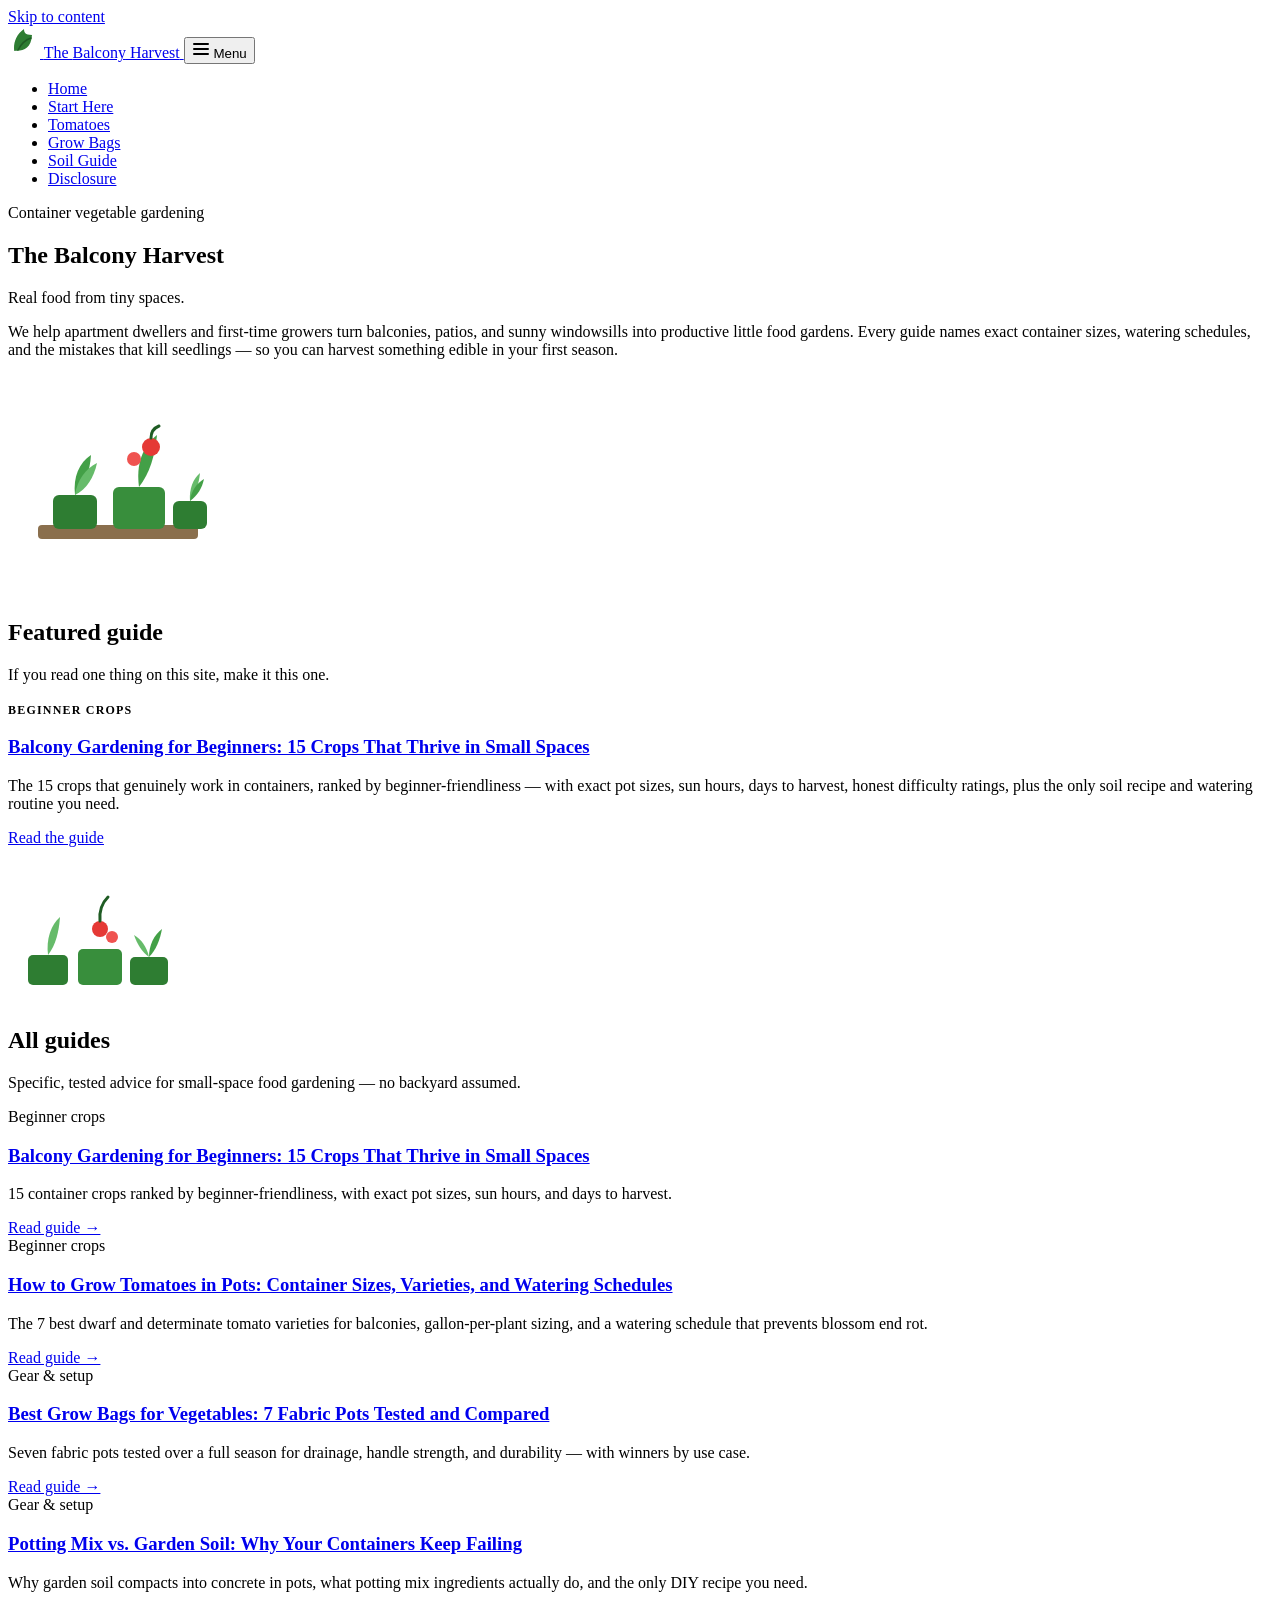
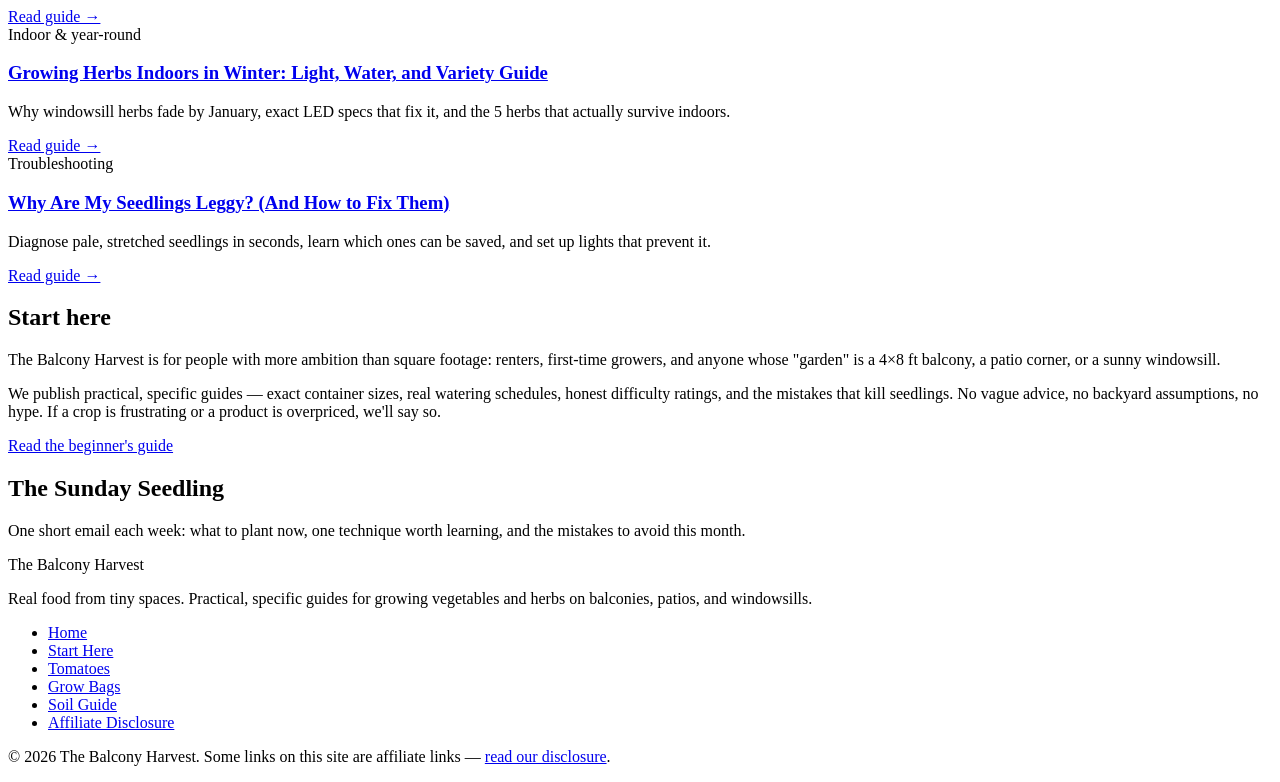
==== index.html @ dd662982 "Initial upload: The Balcony Harvest - urban gardening" ====
<!DOCTYPE html>
<html lang="en">
<head>
  <meta charset="utf-8">
  <meta name="viewport" content="width=device-width, initial-scale=1">
  <!-- MEDIVAVINE/JOURNEY: paste ad network script here -->
  <title>The Balcony Harvest — Real Food from Tiny Spaces</title>
  <meta name="description" content="Practical, specific guides for growing vegetables and herbs on balconies, patios, and windowsills. Exact container sizes, watering schedules, and honest advice for beginners.">
  <meta property="og:title" content="The Balcony Harvest — Real Food from Tiny Spaces">
  <meta property="og:description" content="Turn your balcony, patio, or windowsill into a productive little food garden. Practical guides with exact container sizes, watering schedules, and honest advice.">
  <meta property="og:type" content="website">
  <link rel="stylesheet" href="styles.css">
</head>
<body>
  <a class="skip" href="#main">Skip to content</a>

  <header class="site-header">
    <div class="header-inner">
      <a class="brand" href="index.html" aria-label="The Balcony Harvest home">
        <svg width="32" height="32" viewBox="0 0 32 32" role="img" aria-label="Leaf logo for The Balcony Harvest"><path d="M16 3C9 8 6 15 6 22c0 1 .1 2 .3 3 1-.2 2-.3 3-.3 7 0 14-3 14.7-15.7C17 9 16 6 16 3z" fill="#2e7d32"/><path d="M10 24c3-6 7-10 13-12" stroke="#1f5c24" stroke-width="1.6" fill="none" stroke-linecap="round"/></svg>
        <span class="brand-name">The <span>Balcony</span> Harvest</span>
      </a>
      <button class="nav-toggle" aria-expanded="false" aria-controls="mainnav" onclick="var n=document.getElementById('mainnav'),b=this;b.classList.toggle('open');n.classList.toggle('open');b.setAttribute('aria-expanded',n.classList.contains('open'))">
        <svg width="18" height="18" viewBox="0 0 18 18" aria-hidden="true"><path d="M2 4h14M2 9h14M2 14h14" stroke="currentColor" stroke-width="2" stroke-linecap="round"/></svg>
        Menu
      </button>
      <nav class="main-nav" id="mainnav" aria-label="Primary">
        <ul>
          <li><a href="index.html">Home</a></li>
          <li><a href="articles/balcony-gardening-for-beginners.html">Start Here</a></li>
          <li><a href="articles/grow-tomatoes-in-pots.html">Tomatoes</a></li>
          <li><a href="articles/best-grow-bags-for-vegetables.html">Grow Bags</a></li>
          <li><a href="articles/potting-mix-vs-garden-soil.html">Soil Guide</a></li>
          <li><a href="disclosure.html">Disclosure</a></li>
        </ul>
      </nav>
    </div>
  </header>

  <main id="main">
    <section class="hero" aria-label="Introduction">
      <div class="hero-inner">
        <div>
          <span class="eyebrow">Container vegetable gardening</span>
          <h1>The Balcony Harvest</h1>
          <p class="tagline">Real food from tiny spaces.</p>
          <p class="pitch">We help apartment dwellers and first-time growers turn balconies, patios, and sunny windowsills into productive little food gardens. Every guide names exact container sizes, watering schedules, and the mistakes that kill seedlings — so you can harvest something edible in your first season.</p>
        </div>
        <div class="hero-art" aria-hidden="true">
          <svg width="220" height="220" viewBox="0 0 220 220" role="img" aria-label="Illustration of potted herbs and a tomato plant on a balcony">
            <rect x="30" y="150" width="160" height="14" rx="4" fill="#8a6f4d"/>
            <rect x="45" y="120" width="44" height="34" rx="6" fill="#2e7d32"/>
            <path d="M67 120c-2-18 4-32 16-40-1 16-6 30-16 40z" fill="#43a047"/>
            <path d="M67 120c2-14 10-26 22-32-3 14-10 26-22 32z" fill="#66bb6a"/>
            <rect x="105" y="112" width="52" height="42" rx="6" fill="#388e3c"/>
            <path d="M131 112c-3-22 3-40 18-52-2 20-7 38-18 52z" fill="#43a047"/>
            <circle cx="143" cy="72" r="9" fill="#e53935"/>
            <circle cx="126" cy="84" r="7" fill="#ef5350"/>
            <path d="M143 63c0-6 3-10 8-12" stroke="#1f5c24" stroke-width="3" fill="none" stroke-linecap="round"/>
            <rect x="165" y="126" width="34" height="28" rx="6" fill="#2e7d32"/>
            <path d="M182 126c-1-12 3-22 10-28-1 10-4 20-10 28z" fill="#66bb6a"/>
            <path d="M182 126c1-10 7-18 14-22-2 9-6 16-14 22z" fill="#43a047"/>
          </svg>
        </div>
      </div>
    </section>

    <div class="wrap">
      <section class="section" aria-label="Featured article">
        <h2 class="section-title">Featured guide</h2>
        <p class="section-lede">If you read one thing on this site, make it this one.</p>
        <div class="featured-card">
          <div>
            <span class="pillar" style="font-size:.75rem;font-weight:700;text-transform:uppercase;letter-spacing:.1em;color:var(--accent-dark)">Beginner crops</span>
            <h3><a href="articles/balcony-gardening-for-beginners.html">Balcony Gardening for Beginners: 15 Crops That Thrive in Small Spaces</a></h3>
            <p style="color:var(--ink-soft)">The 15 crops that genuinely work in containers, ranked by beginner-friendliness — with exact pot sizes, sun hours, days to harvest, honest difficulty ratings, plus the only soil recipe and watering routine you need.</p>
            <p style="margin-top:1rem"><a class="btn" href="articles/balcony-gardening-for-beginners.html">Read the guide</a></p>
          </div>
          <div class="featured-art" aria-hidden="true">
            <svg width="180" height="140" viewBox="0 0 180 140" role="img" aria-label="Illustration of three potted vegetable plants">
              <rect x="20" y="92" width="40" height="30" rx="5" fill="#2e7d32"/>
              <path d="M40 92c-2-16 3-30 12-38-1 14-4 28-12 38z" fill="#66bb6a"/>
              <rect x="70" y="86" width="44" height="36" rx="5" fill="#388e3c"/>
              <circle cx="92" cy="66" r="8" fill="#e53935"/>
              <circle cx="104" cy="74" r="6" fill="#ef5350"/>
              <path d="M92 58c-1-10 2-18 8-24" stroke="#1f5c24" stroke-width="3" fill="none" stroke-linecap="round"/>
              <rect x="122" y="94" width="38" height="28" rx="5" fill="#2e7d32"/>
              <path d="M141 94c0-12 5-22 13-28-2 11-6 21-13 28z" fill="#43a047"/>
              <path d="M141 94c-2-10-8-18-15-22 3 9 8 17 15 22z" fill="#66bb6a"/>
            </svg>
          </div>
        </div>
      </section>

      <section class="section" aria-label="All articles">
        <h2 class="section-title">All guides</h2>
        <p class="section-lede">Specific, tested advice for small-space food gardening — no backyard assumed.</p>
        <div class="grid">
          <article class="card">
            <span class="pillar">Beginner crops</span>
            <h3><a href="articles/balcony-gardening-for-beginners.html">Balcony Gardening for Beginners: 15 Crops That Thrive in Small Spaces</a></h3>
            <p>15 container crops ranked by beginner-friendliness, with exact pot sizes, sun hours, and days to harvest.</p>
            <a class="readmore" href="articles/balcony-gardening-for-beginners.html">Read guide &rarr;</a>
          </article>
          <article class="card">
            <span class="pillar">Beginner crops</span>
            <h3><a href="articles/grow-tomatoes-in-pots.html">How to Grow Tomatoes in Pots: Container Sizes, Varieties, and Watering Schedules</a></h3>
            <p>The 7 best dwarf and determinate tomato varieties for balconies, gallon-per-plant sizing, and a watering schedule that prevents blossom end rot.</p>
            <a class="readmore" href="articles/grow-tomatoes-in-pots.html">Read guide &rarr;</a>
          </article>
          <article class="card">
            <span class="pillar">Gear &amp; setup</span>
            <h3><a href="articles/best-grow-bags-for-vegetables.html">Best Grow Bags for Vegetables: 7 Fabric Pots Tested and Compared</a></h3>
            <p>Seven fabric pots tested over a full season for drainage, handle strength, and durability — with winners by use case.</p>
            <a class="readmore" href="articles/best-grow-bags-for-vegetables.html">Read guide &rarr;</a>
          </article>
          <article class="card">
            <span class="pillar">Gear &amp; setup</span>
            <h3><a href="articles/potting-mix-vs-garden-soil.html">Potting Mix vs. Garden Soil: Why Your Containers Keep Failing</a></h3>
            <p>Why garden soil compacts into concrete in pots, what potting mix ingredients actually do, and the only DIY recipe you need.</p>
            <a class="readmore" href="articles/potting-mix-vs-garden-soil.html">Read guide &rarr;</a>
          </article>
          <article class="card">
            <span class="pillar">Indoor &amp; year-round</span>
            <h3><a href="articles/growing-herbs-indoors-in-winter.html">Growing Herbs Indoors in Winter: Light, Water, and Variety Guide</a></h3>
            <p>Why windowsill herbs fade by January, exact LED specs that fix it, and the 5 herbs that actually survive indoors.</p>
            <a class="readmore" href="articles/growing-herbs-indoors-in-winter.html">Read guide &rarr;</a>
          </article>
          <article class="card">
            <span class="pillar">Troubleshooting</span>
            <h3><a href="articles/leggy-seedlings.html">Why Are My Seedlings Leggy? (And How to Fix Them)</a></h3>
            <p>Diagnose pale, stretched seedlings in seconds, learn which ones can be saved, and set up lights that prevent it.</p>
            <a class="readmore" href="articles/leggy-seedlings.html">Read guide &rarr;</a>
          </article>
        </div>
      </section>

      <section class="section" aria-label="About and newsletter">
        <div class="split">
          <div class="about-card">
            <h2>Start here</h2>
            <p>The Balcony Harvest is for people with more ambition than square footage: renters, first-time growers, and anyone whose "garden" is a 4×8 ft balcony, a patio corner, or a sunny windowsill.</p>
            <p>We publish practical, specific guides — exact container sizes, real watering schedules, honest difficulty ratings, and the mistakes that kill seedlings. No vague advice, no backyard assumptions, no hype. If a crop is frustrating or a product is overpriced, we'll say so.</p>
            <p style="margin-bottom:0"><a class="btn btn-ghost" href="articles/balcony-gardening-for-beginners.html">Read the beginner's guide</a></p>
          </div>
          <div class="newsletter-card">
            <h2>The Sunday Seedling</h2>
            <p>One short email each week: what to plant now, one technique worth learning, and the mistakes to avoid this month.</p>
            <!-- NEWSLETTER: paste Beehiiv/Substack embed here -->
          </div>
        </div>
      </section>
    </div>
  </main>

  <footer class="site-footer">
    <div class="footer-inner">
      <div>
        <p class="footer-brand">The Balcony Harvest</p>
        <p>Real food from tiny spaces. Practical, specific guides for growing vegetables and herbs on balconies, patios, and windowsills.</p>
      </div>
      <nav class="footer-nav" aria-label="Footer">
        <ul>
          <li><a href="index.html">Home</a></li>
          <li><a href="articles/balcony-gardening-for-beginners.html">Start Here</a></li>
          <li><a href="articles/grow-tomatoes-in-pots.html">Tomatoes</a></li>
          <li><a href="articles/best-grow-bags-for-vegetables.html">Grow Bags</a></li>
          <li><a href="articles/potting-mix-vs-garden-soil.html">Soil Guide</a></li>
          <li><a href="disclosure.html">Affiliate Disclosure</a></li>
        </ul>
      </nav>
      <p class="footer-small">© 2026 The Balcony Harvest. Some links on this site are affiliate links — <a href="disclosure.html">read our disclosure</a>.</p>
    </div>
  </footer>
</body>
</html>
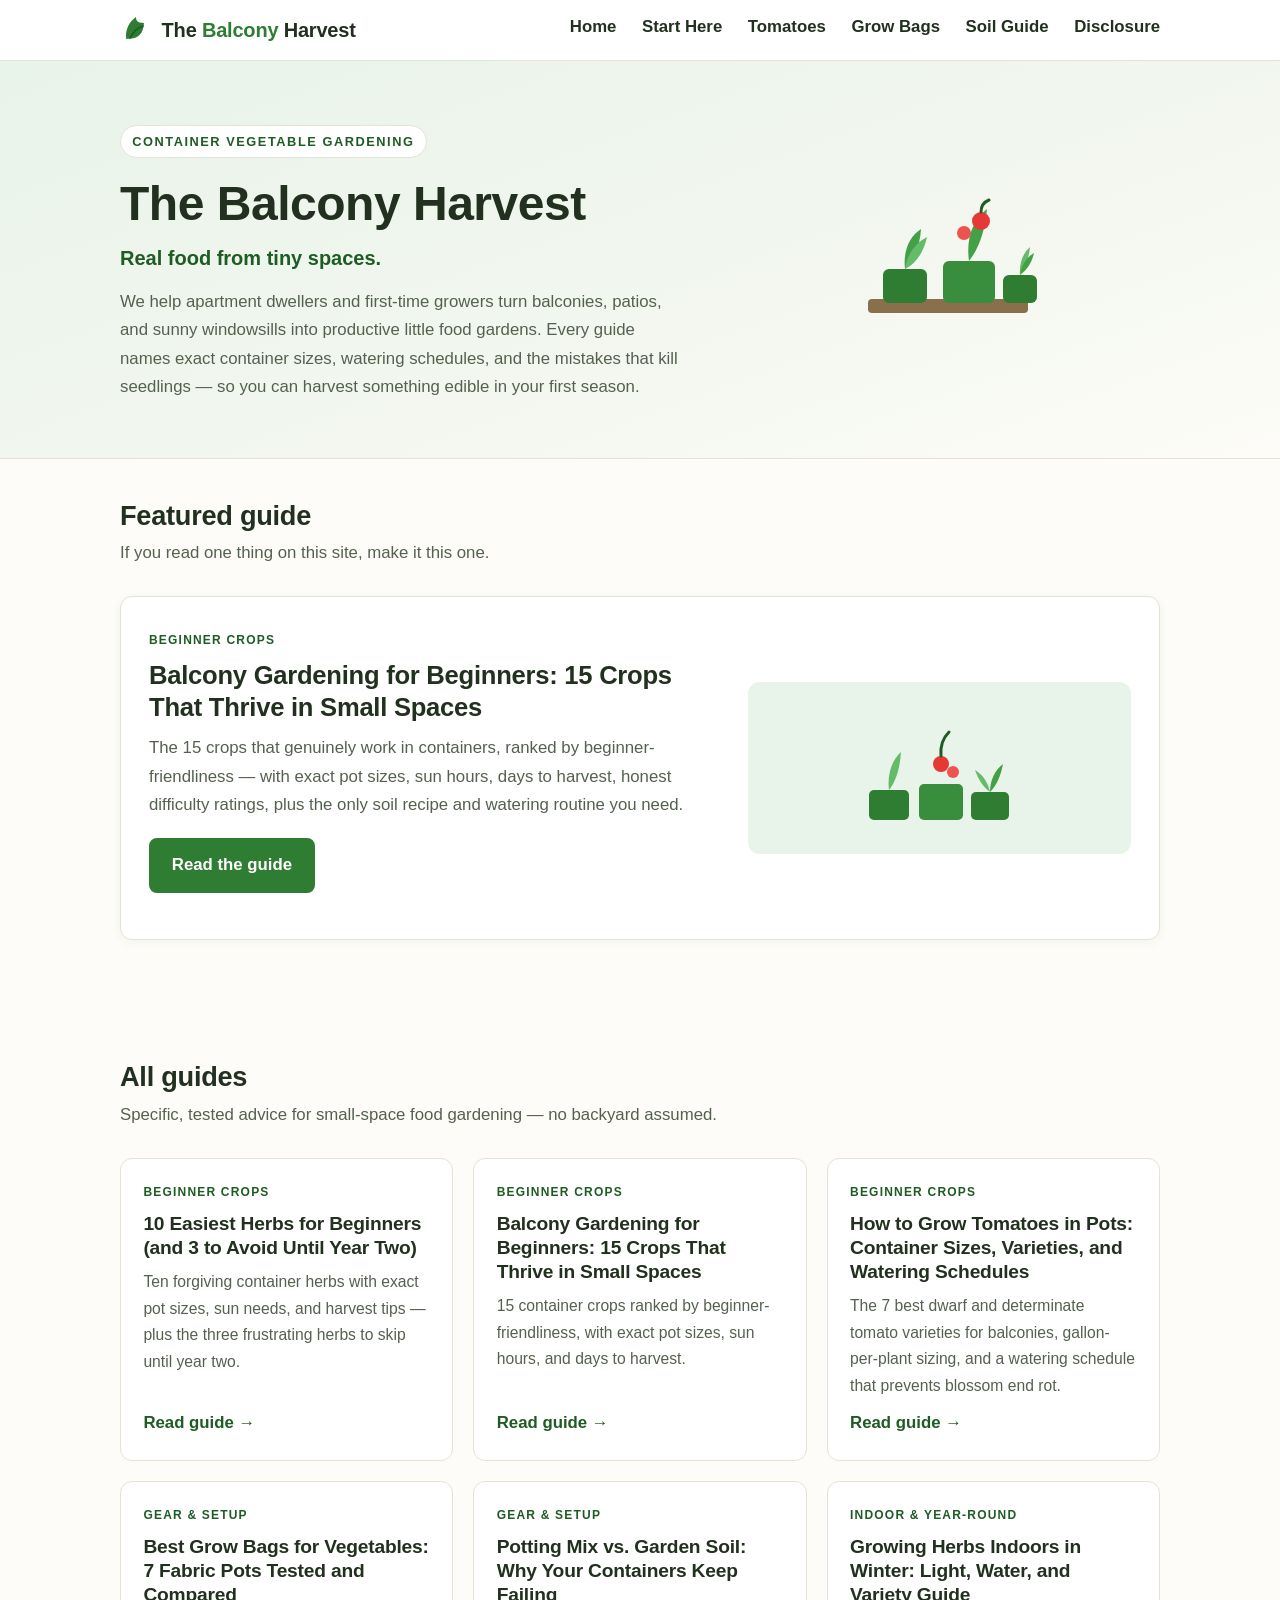
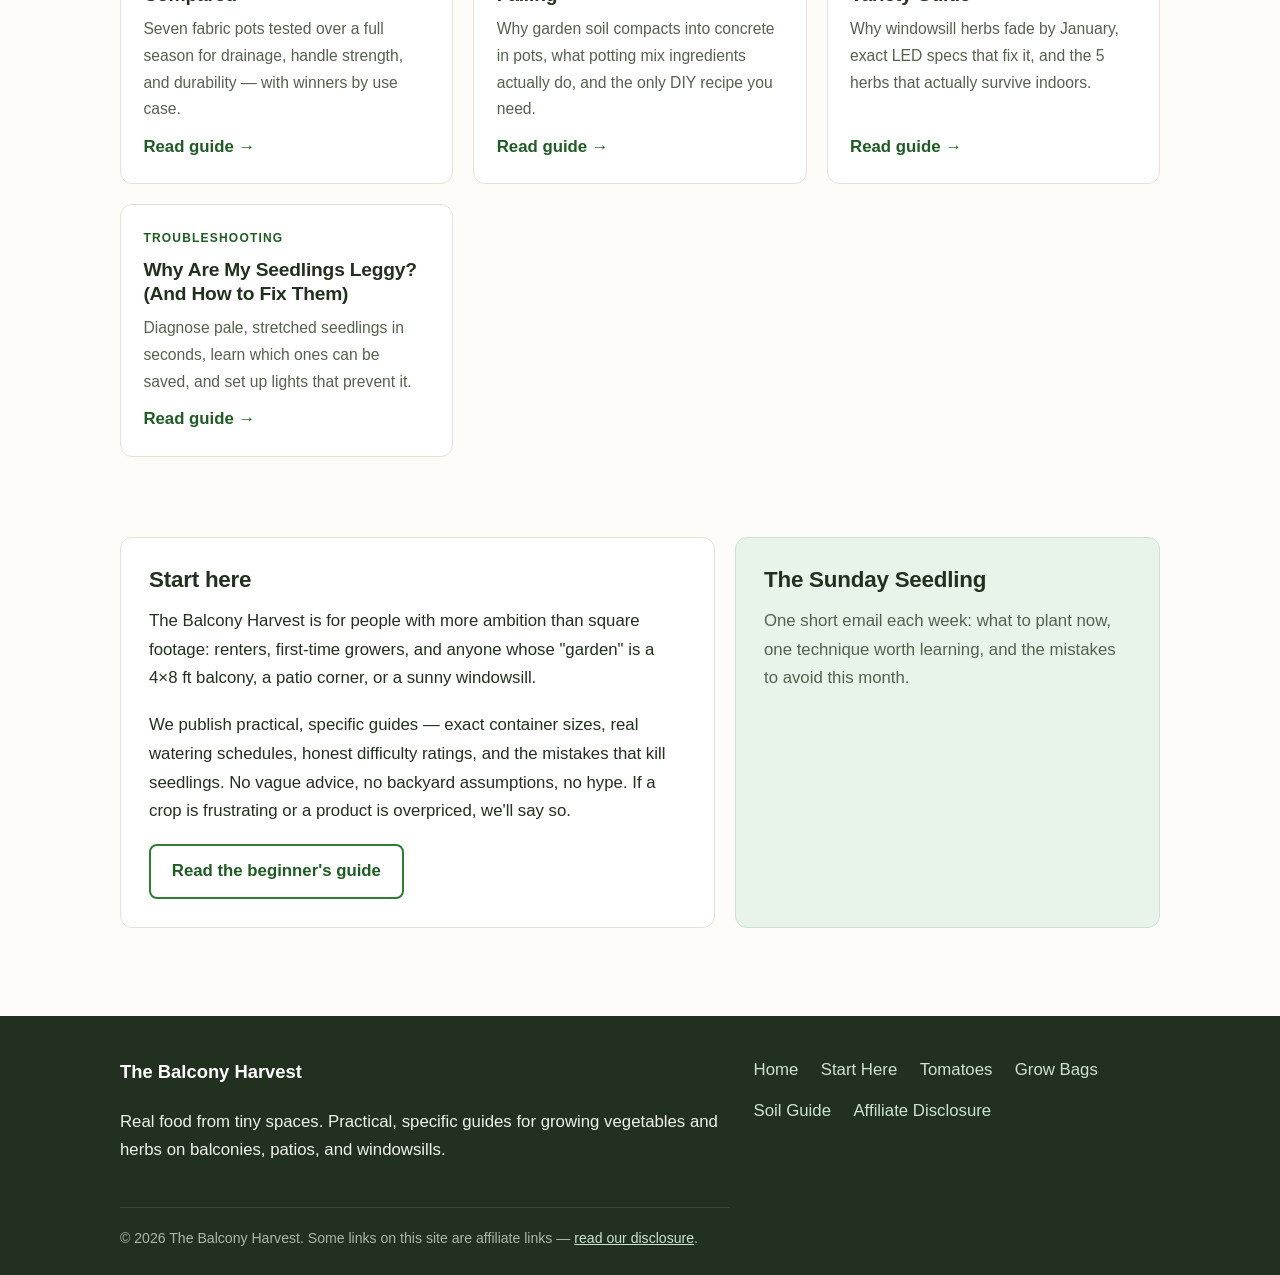
==== commit b23960e7: "Sync index.html with new article" ====
--- a/index.html
+++ b/index.html
@@ -98,6 +98,12 @@
         <div class="grid">
           <article class="card">
             <span class="pillar">Beginner crops</span>
+            <h3><a href="articles/easiest-herbs-for-beginners.html">10 Easiest Herbs for Beginners (and 3 to Avoid Until Year Two)</a></h3>
+            <p>Ten forgiving container herbs with exact pot sizes, sun needs, and harvest tips — plus the three frustrating herbs to skip until year two.</p>
+            <a class="readmore" href="articles/easiest-herbs-for-beginners.html">Read guide &rarr;</a>
+          </article>
+          <article class="card">
+            <span class="pillar">Beginner crops</span>
             <h3><a href="articles/balcony-gardening-for-beginners.html">Balcony Gardening for Beginners: 15 Crops That Thrive in Small Spaces</a></h3>
             <p>15 container crops ranked by beginner-friendliness, with exact pot sizes, sun hours, and days to harvest.</p>
             <a class="readmore" href="articles/balcony-gardening-for-beginners.html">Read guide &rarr;</a>
--- a/styles.css
+++ b/styles.css
@@ -0,0 +1,258 @@
+/* The Balcony Harvest — styles.css
+   Clean editorial blog. Mobile-first, no frameworks. */
+
+/* ---------- Tokens ---------- */
+:root {
+  --accent: #2e7d32;          /* leaf green */
+  --accent-dark: #1f5c24;
+  --accent-soft: #e8f3ea;
+  --ink: #22301f;
+  --ink-soft: #55614f;
+  --paper: #fdfcf8;
+  --card: #ffffff;
+  --line: #e6e2d6;
+  --radius: 12px;
+  --maxw: 1080px;
+  --measure: 68ch;
+  --font: -apple-system, BlinkMacSystemFont, "Segoe UI", Roboto, Helvetica, Arial, sans-serif,
+          "Apple Color Emoji", "Segoe UI Emoji";
+}
+
+/* ---------- Reset / base ---------- */
+*, *::before, *::after { box-sizing: border-box; }
+html { -webkit-text-size-adjust: 100%; }
+body {
+  margin: 0;
+  font-family: var(--font);
+  color: var(--ink);
+  background: var(--paper);
+  line-height: 1.7;
+  font-size: 1.05rem;
+}
+img, svg { max-width: 100%; height: auto; }
+a { color: var(--accent-dark); }
+a:hover, a:focus-visible { color: var(--accent); }
+h1, h2, h3 { line-height: 1.25; letter-spacing: -0.01em; color: var(--ink); }
+h1 { font-size: 2.1rem; margin: 0.4em 0 0.5em; }
+h2 { font-size: 1.5rem; margin: 2.2em 0 0.6em; }
+h3 { font-size: 1.2rem; margin: 1.8em 0 0.5em; }
+p { margin: 0 0 1.1em; }
+ul, ol { margin: 0 0 1.1em; padding-left: 1.4em; }
+li { margin-bottom: 0.35em; }
+.wrap { max-width: var(--maxw); margin: 0 auto; padding: 0 1.25rem; }
+
+/* ---------- Skip link ---------- */
+.skip { position: absolute; left: -9999px; top: 0; background: var(--accent); color: #fff; padding: .6rem 1rem; z-index: 99; border-radius: 0 0 8px 0; }
+.skip:focus { left: 0; color: #fff; }
+
+/* ---------- Header / nav ---------- */
+.site-header {
+  background: var(--card);
+  border-bottom: 1px solid var(--line);
+  position: sticky;
+  top: 0;
+  z-index: 50;
+}
+.header-inner {
+  display: flex;
+  align-items: center;
+  justify-content: space-between;
+  gap: 1rem;
+  padding: 0.8rem 1.25rem;
+  max-width: var(--maxw);
+  margin: 0 auto;
+}
+.brand { display: flex; align-items: center; gap: 0.6rem; text-decoration: none; color: var(--ink); }
+.brand svg { flex: 0 0 auto; }
+.brand-name { font-weight: 800; font-size: 1.25rem; letter-spacing: -0.01em; }
+.brand-name span { color: var(--accent); }
+.nav-toggle {
+  display: inline-flex;
+  align-items: center;
+  gap: 0.4rem;
+  background: none;
+  border: 1px solid var(--line);
+  border-radius: 8px;
+  padding: 0.45rem 0.7rem;
+  font-size: 1rem;
+  color: var(--ink);
+  cursor: pointer;
+}
+.main-nav ul {
+  list-style: none;
+  margin: 0;
+  padding: 0;
+  display: none;
+  flex-direction: column;
+  gap: 0.2rem;
+}
+.main-nav.open ul { display: flex; }
+.main-nav a {
+  display: block;
+  text-decoration: none;
+  color: var(--ink);
+  font-weight: 600;
+  padding: 0.55rem 0.2rem;
+}
+.main-nav a:hover { color: var(--accent); }
+
+/* ---------- Hero ---------- */
+.hero {
+  background: linear-gradient(160deg, var(--accent-soft), #f3f7ef 60%, var(--paper));
+  border-bottom: 1px solid var(--line);
+  overflow: hidden;
+}
+.hero-inner {
+  display: grid;
+  gap: 1.5rem;
+  padding: 3rem 1.25rem 2.5rem;
+  max-width: var(--maxw);
+  margin: 0 auto;
+  align-items: center;
+}
+.eyebrow {
+  display: inline-block;
+  font-size: 0.8rem;
+  font-weight: 700;
+  text-transform: uppercase;
+  letter-spacing: 0.12em;
+  color: var(--accent-dark);
+  background: #fff;
+  border: 1px solid var(--line);
+  padding: 0.3rem 0.7rem;
+  border-radius: 999px;
+  margin-bottom: 1rem;
+}
+.hero h1 { font-size: 2.4rem; margin: 0 0 0.4rem; }
+.hero .tagline { font-size: 1.25rem; font-weight: 600; color: var(--accent-dark); margin: 0 0 0.8rem; }
+.hero .pitch { max-width: 60ch; color: var(--ink-soft); margin-bottom: 0; }
+.hero-art { justify-self: center; }
+
+/* ---------- Buttons ---------- */
+.btn {
+  display: inline-block;
+  background: var(--accent);
+  color: #fff;
+  text-decoration: none;
+  font-weight: 700;
+  padding: 0.7rem 1.3rem;
+  border-radius: 8px;
+  border: 2px solid var(--accent);
+}
+.btn:hover, .btn:focus-visible { background: var(--accent-dark); border-color: var(--accent-dark); color: #fff; }
+.btn-ghost { background: transparent; color: var(--accent-dark); }
+.btn-ghost:hover, .btn-ghost:focus-visible { background: var(--accent-soft); color: var(--accent-dark); }
+
+/* ---------- Cards / grids ---------- */
+.section { padding: 2.5rem 0; }
+.section-title { font-size: 1.7rem; margin: 0 0 0.4rem; }
+.section-lede { color: var(--ink-soft); margin: 0 0 1.8rem; max-width: 70ch; }
+
+.featured-card {
+  display: grid;
+  gap: 1.5rem;
+  background: var(--card);
+  border: 1px solid var(--line);
+  border-radius: var(--radius);
+  padding: 1.75rem;
+  margin-bottom: 2.5rem;
+  box-shadow: 0 2px 10px rgba(46,125,50,0.06);
+}
+.featured-card h3 { font-size: 1.6rem; margin: 0.4rem 0 0.6rem; }
+.featured-card h3 a { text-decoration: none; color: var(--ink); }
+.featured-card h3 a:hover { color: var(--accent); }
+.featured-art { display: flex; align-items: center; justify-content: center; background: var(--accent-soft); border-radius: var(--radius); padding: 1rem; }
+
+.grid { display: grid; gap: 1.25rem; grid-template-columns: 1fr; }
+.card {
+  background: var(--card);
+  border: 1px solid var(--line);
+  border-radius: var(--radius);
+  padding: 1.4rem;
+  display: flex;
+  flex-direction: column;
+  gap: 0.6rem;
+}
+.card h3 { font-size: 1.2rem; margin: 0; }
+.card h3 a { text-decoration: none; color: var(--ink); }
+.card h3 a:hover { color: var(--accent); }
+.card p { color: var(--ink-soft); margin: 0; font-size: 0.98rem; }
+.card .pillar { font-size: 0.75rem; font-weight: 700; text-transform: uppercase; letter-spacing: 0.1em; color: var(--accent-dark); }
+.card .readmore { margin-top: auto; font-weight: 700; text-decoration: none; }
+
+/* ---------- About / newsletter ---------- */
+.split { display: grid; gap: 1.25rem; grid-template-columns: 1fr; }
+.about-card, .newsletter-card {
+  background: var(--card);
+  border: 1px solid var(--line);
+  border-radius: var(--radius);
+  padding: 1.75rem;
+}
+.about-card h2, .newsletter-card h2 { font-size: 1.4rem; margin-top: 0; }
+.newsletter-card { background: var(--accent-soft); border-color: #cfe3d2; }
+.newsletter-card p { margin-bottom: 0; color: var(--ink-soft); }
+
+/* ---------- Article pages ---------- */
+.breadcrumb { font-size: 0.9rem; margin: 1.5rem 0 0.5rem; color: var(--ink-soft); }
+.breadcrumb a { text-decoration: none; font-weight: 600; }
+.article-body { max-width: var(--measure); }
+.article-meta { color: var(--ink-soft); font-size: 0.95rem; margin-bottom: 1rem; display: flex; flex-wrap: wrap; gap: 0.4rem 1rem; }
+.affiliate-note {
+  background: #fffbe8;
+  border: 1px solid #e8dfa8;
+  border-radius: 8px;
+  padding: 0.7rem 1rem;
+  font-size: 0.92rem;
+  color: #5d5626;
+  margin: 1.2rem 0 1.8rem;
+}
+.affiliate-note a { color: #5d5626; font-weight: 700; }
+.lede { font-size: 1.2rem; color: var(--ink-soft); }
+.faq { background: var(--card); border: 1px solid var(--line); border-radius: var(--radius); padding: 1.4rem 1.6rem; margin-top: 2.5rem; }
+.faq h2 { margin-top: 0; }
+.faq dt { font-weight: 700; margin-top: 1rem; }
+.faq dd { margin: 0.3rem 0 0.8rem; color: var(--ink-soft); }
+.keep-reading { margin-top: 2.5rem; border-top: 1px solid var(--line); padding-top: 1.5rem; }
+.keep-reading h2 { font-size: 1.3rem; margin-top: 0; }
+.keep-reading ul { list-style: none; padding: 0; display: grid; gap: 0.6rem; }
+.keep-reading a { text-decoration: none; font-weight: 600; }
+.callout {
+  background: var(--accent-soft);
+  border-left: 4px solid var(--accent);
+  padding: 1rem 1.25rem;
+  border-radius: 0 8px 8px 0;
+  margin: 1.5rem 0;
+}
+table.compare { width: 100%; border-collapse: collapse; margin: 1.2rem 0; font-size: 0.95rem; }
+table.compare th, table.compare td { border: 1px solid var(--line); padding: 0.6rem 0.75rem; text-align: left; }
+table.compare th { background: var(--accent-soft); }
+table.compare caption { text-align: left; font-weight: 700; margin-bottom: 0.5rem; }
+
+/* ---------- Footer ---------- */
+.site-footer { background: var(--ink); color: #eef3ec; margin-top: 3rem; }
+.footer-inner { max-width: var(--maxw); margin: 0 auto; padding: 2.5rem 1.25rem 1.5rem; display: grid; gap: 1.5rem; }
+.site-footer a { color: #cfe3d2; }
+.site-footer a:hover { color: #fff; }
+.footer-brand { font-weight: 800; font-size: 1.15rem; color: #fff; }
+.footer-nav ul { list-style: none; margin: 0; padding: 0; display: flex; flex-wrap: wrap; gap: 0.4rem 1.4rem; }
+.footer-nav a { text-decoration: none; }
+.footer-small { font-size: 0.88rem; color: #a9b8a6; border-top: 1px solid #3a4a39; padding-top: 1.2rem; margin: 0; }
+
+/* ---------- Wider screens ---------- */
+@media (min-width: 720px) {
+  .nav-toggle { display: none; }
+  .main-nav ul { display: flex; flex-direction: row; gap: 1.6rem; }
+  .main-nav a { padding: 0; }
+  .hero-inner { grid-template-columns: 1.4fr 1fr; padding: 4rem 1.25rem 3.5rem; }
+  .hero h1 { font-size: 3rem; }
+  .grid { grid-template-columns: repeat(2, 1fr); }
+  .featured-card { grid-template-columns: 1.5fr 1fr; align-items: center; }
+  .split { grid-template-columns: 1.4fr 1fr; }
+  .footer-inner { grid-template-columns: 1.5fr 1fr; }
+}
+@media (min-width: 1020px) {
+  .grid { grid-template-columns: repeat(3, 1fr); }
+}
+@media (prefers-reduced-motion: reduce) {
+  * { transition: none !important; }
+}
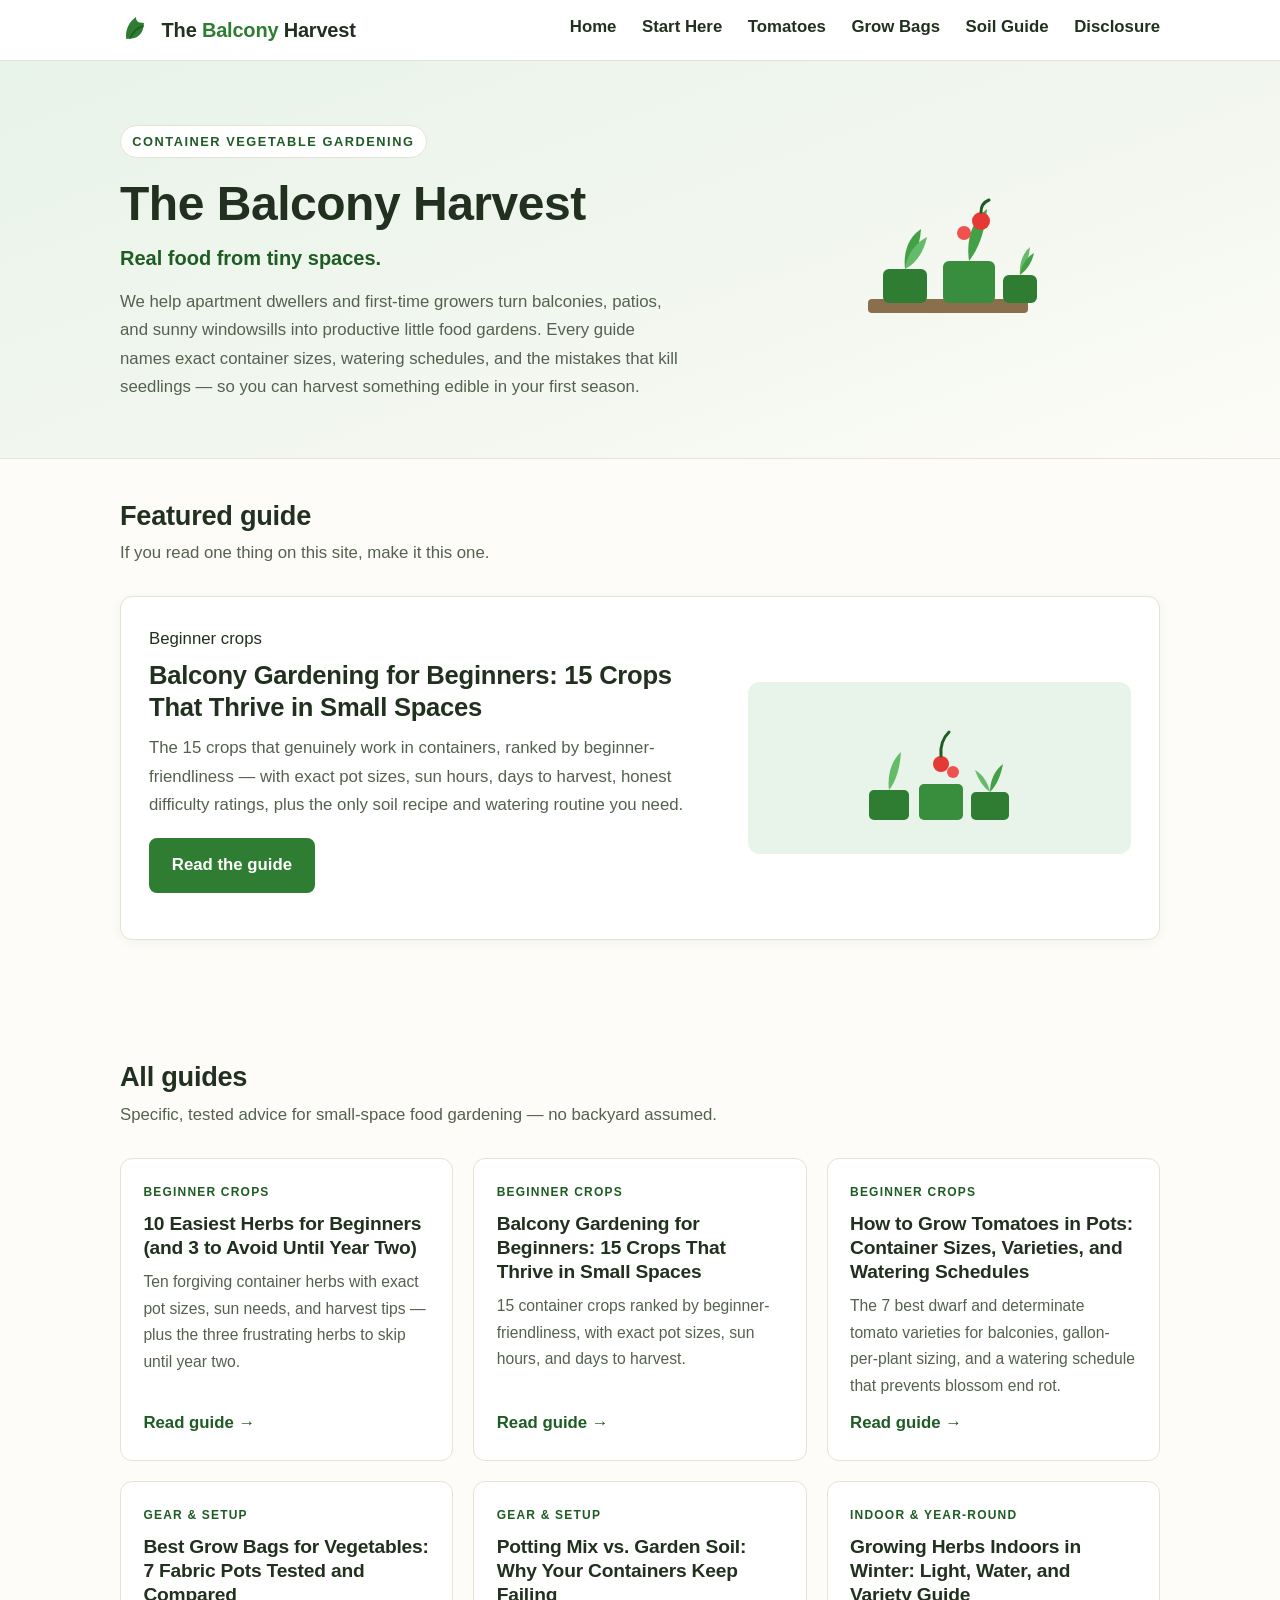
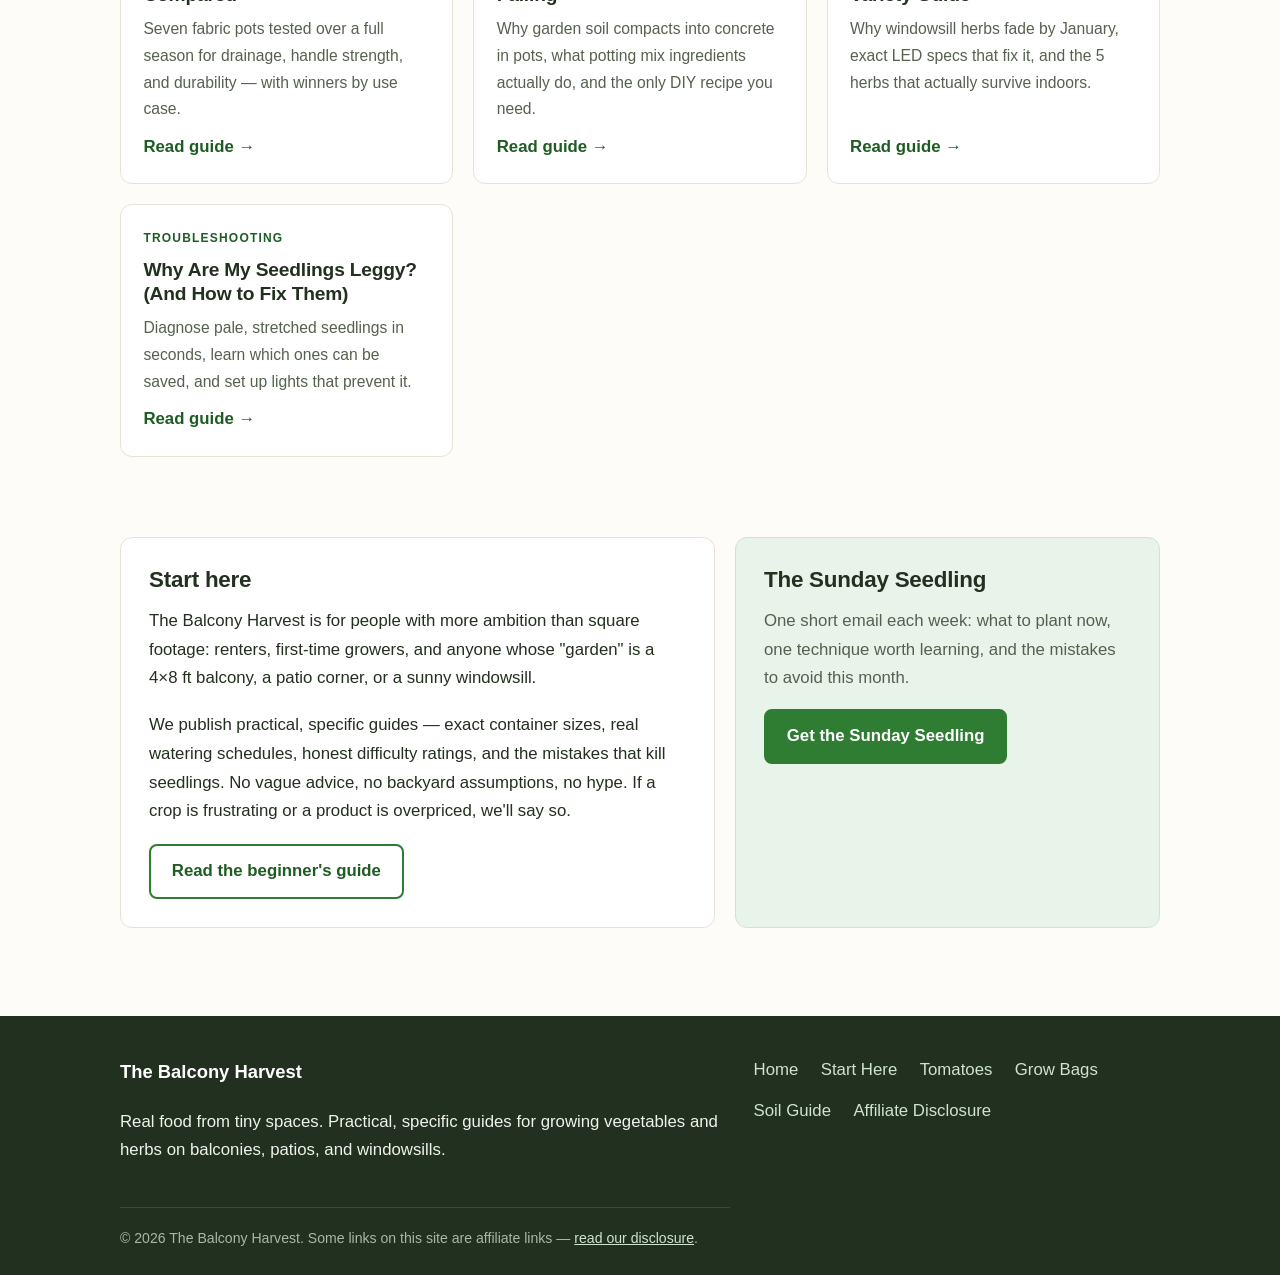
==== commit bf549a09: "Improvement pass: update index.html" ====
--- a/index.html
+++ b/index.html
@@ -9,6 +9,8 @@
   <meta property="og:title" content="The Balcony Harvest — Real Food from Tiny Spaces">
   <meta property="og:description" content="Turn your balcony, patio, or windowsill into a productive little food garden. Practical guides with exact container sizes, watering schedules, and honest advice.">
   <meta property="og:type" content="website">
+  <link rel="canonical" href="https://thebalconyharvest.pages.dev/">
+  <meta property="og:url" content="https://thebalconyharvest.pages.dev/">
   <link rel="stylesheet" href="styles.css">
 </head>
 <body>
@@ -71,7 +73,7 @@
         <p class="section-lede">If you read one thing on this site, make it this one.</p>
         <div class="featured-card">
           <div>
-            <span class="pillar" style="font-size:.75rem;font-weight:700;text-transform:uppercase;letter-spacing:.1em;color:var(--accent-dark)">Beginner crops</span>
+            <span class="pillar">Beginner crops</span>
             <h3><a href="articles/balcony-gardening-for-beginners.html">Balcony Gardening for Beginners: 15 Crops That Thrive in Small Spaces</a></h3>
             <p style="color:var(--ink-soft)">The 15 crops that genuinely work in containers, ranked by beginner-friendliness — with exact pot sizes, sun hours, days to harvest, honest difficulty ratings, plus the only soil recipe and watering routine you need.</p>
             <p style="margin-top:1rem"><a class="btn" href="articles/balcony-gardening-for-beginners.html">Read the guide</a></p>
@@ -152,7 +154,8 @@
           <div class="newsletter-card">
             <h2>The Sunday Seedling</h2>
             <p>One short email each week: what to plant now, one technique worth learning, and the mistakes to avoid this month.</p>
-            <!-- NEWSLETTER: paste Beehiiv/Substack embed here -->
+            <!-- NEWSLETTER: replace this link with your Beehiiv/Substack embed when ready -->
+            <p style="margin-top:1rem"><a class="btn" href="mailto:hello@thebalconyharvest.com?subject=Sign%20me%20up%20for%20The%20Sunday%20Seedling">Get the Sunday Seedling</a></p>
           </div>
         </div>
       </section>
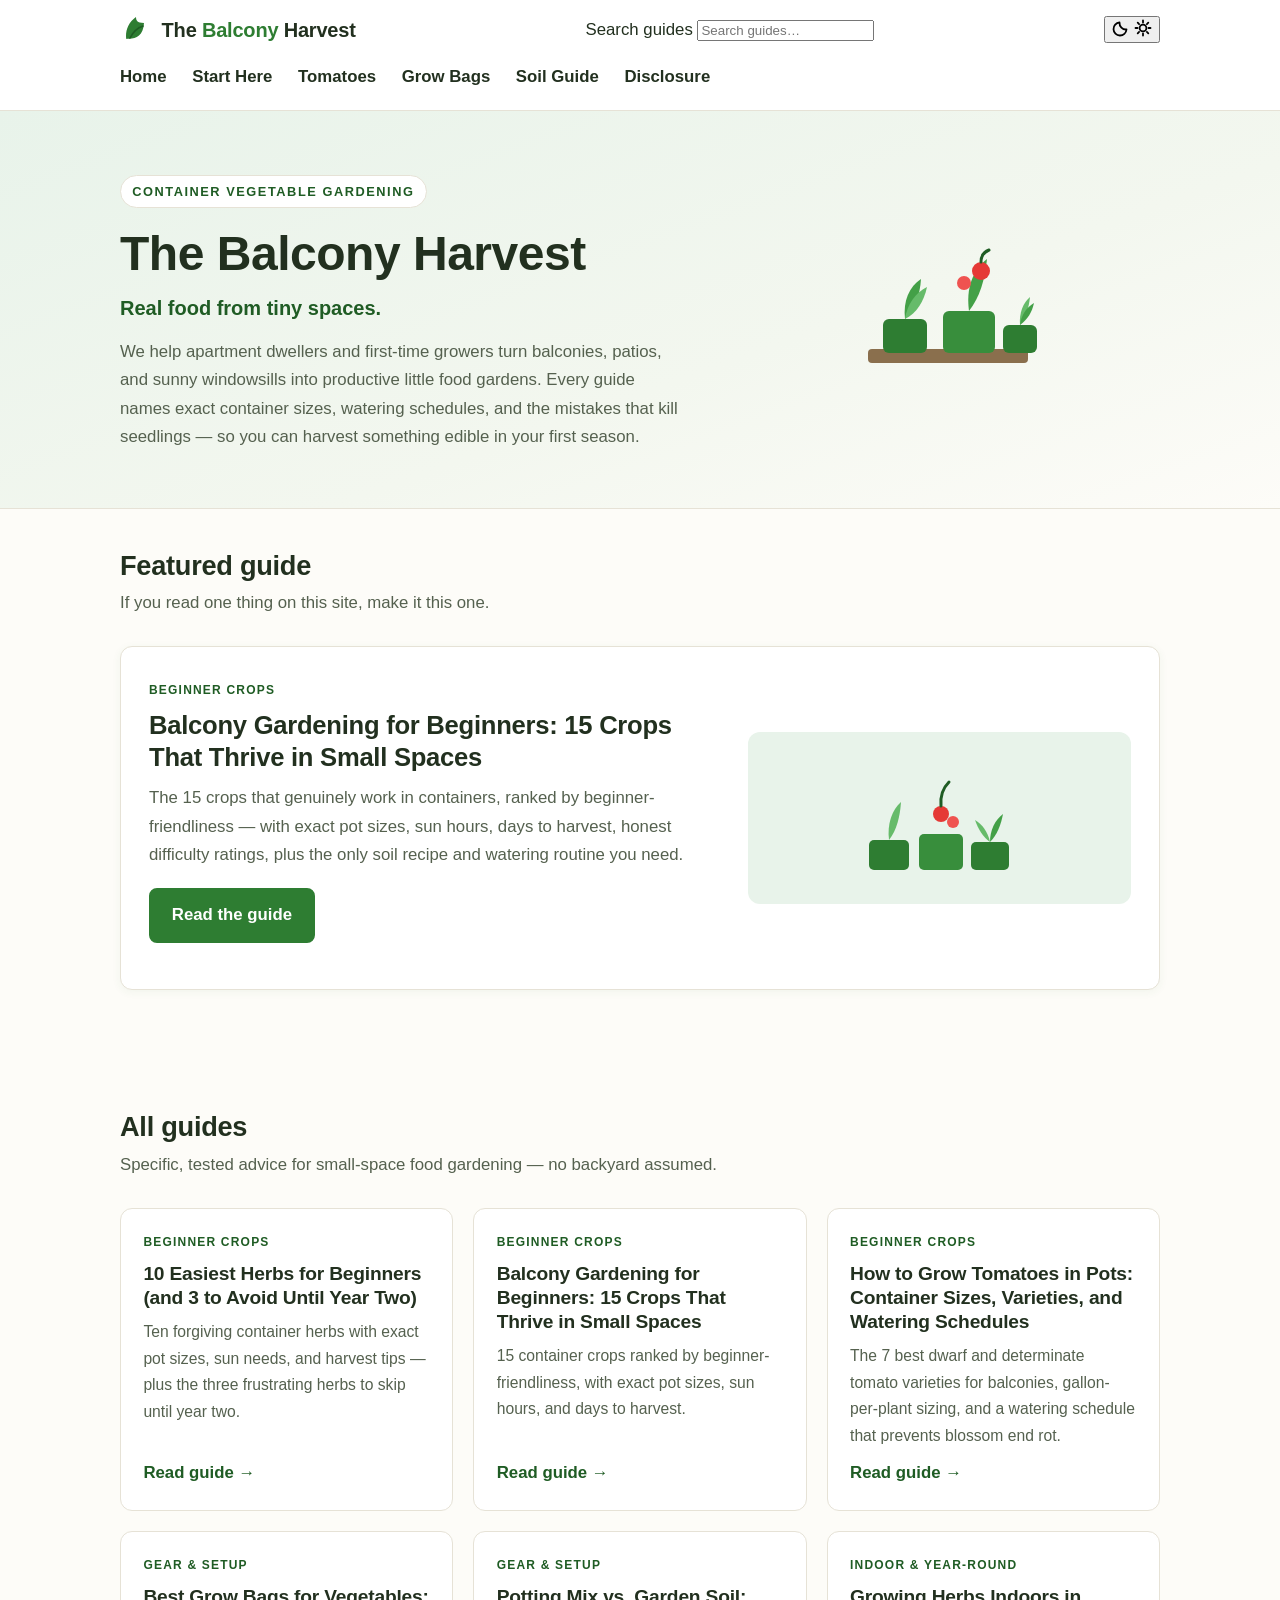
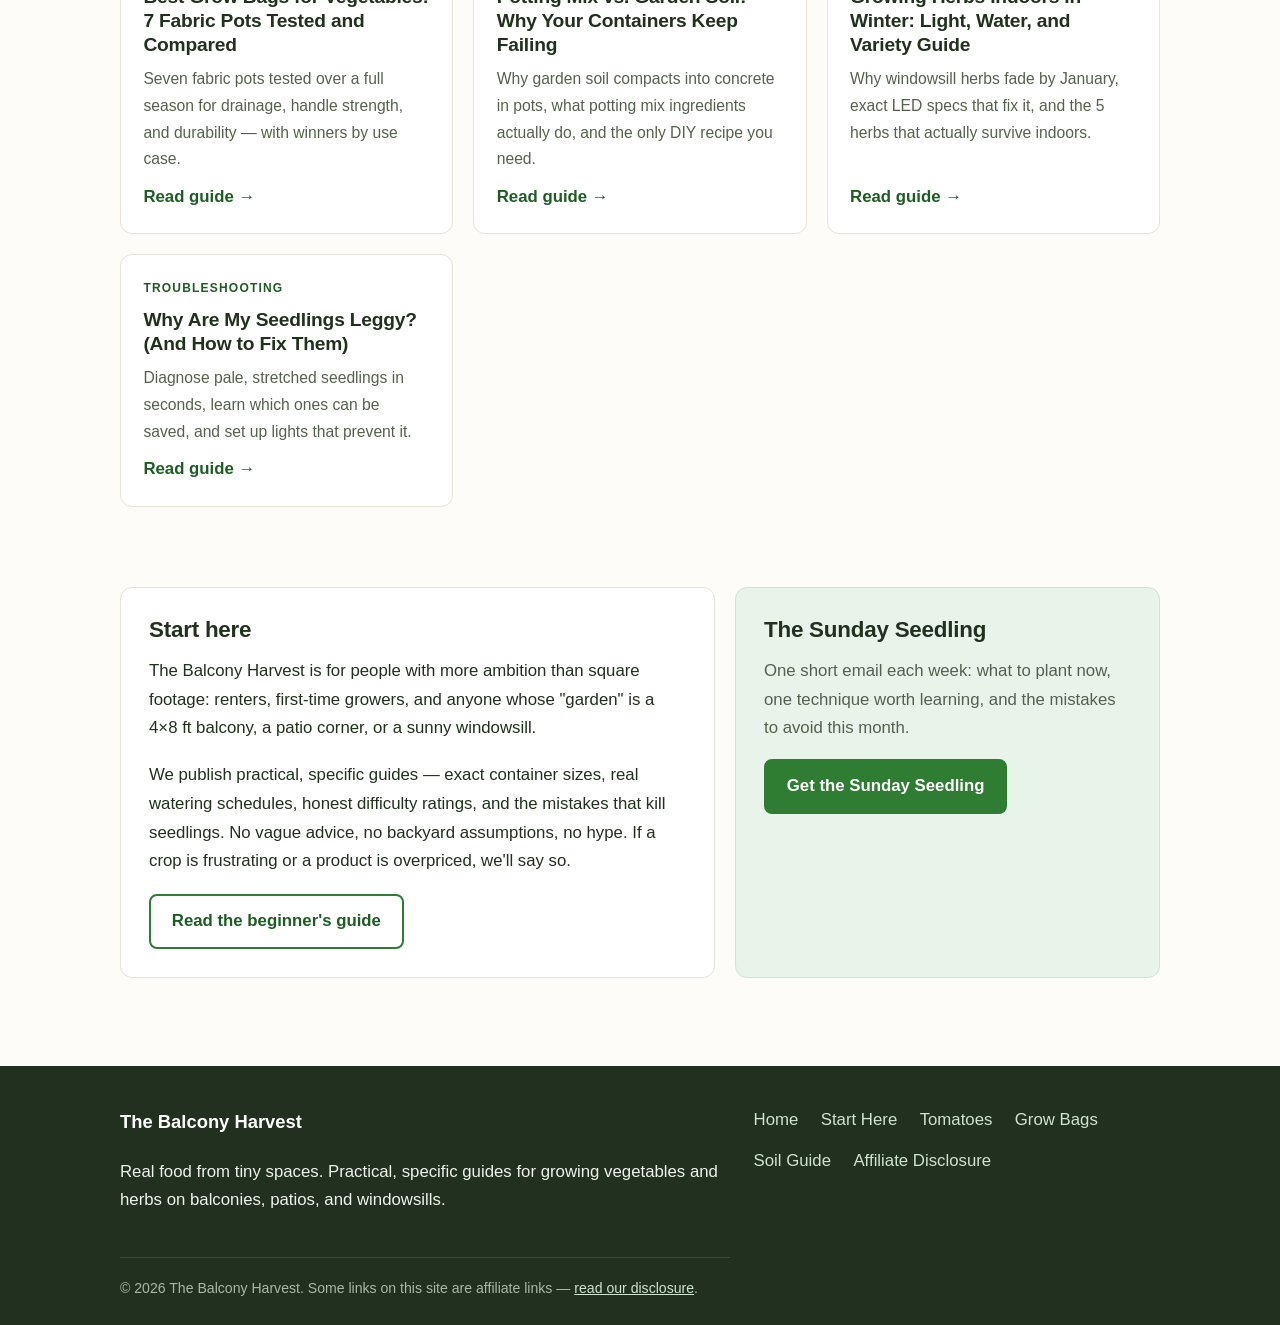
==== commit 88404ee2: "Update index.html (functionality upgrade)" ====
--- a/index.html
+++ b/index.html
@@ -12,6 +12,7 @@
   <link rel="canonical" href="https://thebalconyharvest.pages.dev/">
   <meta property="og:url" content="https://thebalconyharvest.pages.dev/">
   <link rel="stylesheet" href="styles.css">
+  <script>(function(){try{var t=localStorage.getItem('bh-theme');if(!t)t=window.matchMedia&&window.matchMedia('(prefers-color-scheme: dark)').matches?'dark':'light';if(t==='dark')document.documentElement.setAttribute('data-theme','dark');}catch(e){}})();</script>
 </head>
 <body>
   <a class="skip" href="#main">Skip to content</a>
@@ -22,6 +23,16 @@
         <svg width="32" height="32" viewBox="0 0 32 32" role="img" aria-label="Leaf logo for The Balcony Harvest"><path d="M16 3C9 8 6 15 6 22c0 1 .1 2 .3 3 1-.2 2-.3 3-.3 7 0 14-3 14.7-15.7C17 9 16 6 16 3z" fill="#2e7d32"/><path d="M10 24c3-6 7-10 13-12" stroke="#1f5c24" stroke-width="1.6" fill="none" stroke-linecap="round"/></svg>
         <span class="brand-name">The <span>Balcony</span> Harvest</span>
       </a>
+            <form class="site-search" id="site-search" role="search">
+        <label class="visually-hidden" for="site-search-input">Search guides</label>
+        <input type="search" id="site-search-input" placeholder="Search guides&hellip;" autocomplete="off"
+               aria-expanded="false" aria-controls="site-search-results" aria-autocomplete="list" role="combobox">
+        <ul class="search-results" id="site-search-results" role="listbox" aria-label="Search results" hidden></ul>
+      </form>
+      <button class="theme-toggle" id="theme-toggle" type="button" aria-pressed="false" aria-label="Toggle dark mode">
+        <svg class="icon-moon" width="18" height="18" viewBox="0 0 18 18" aria-hidden="true"><path d="M14.5 10.5A6.5 6.5 0 0 1 7.5 3.5a6.5 6.5 0 1 0 7 7z" fill="none" stroke="currentColor" stroke-width="1.8" stroke-linejoin="round"/></svg>
+        <svg class="icon-sun" width="18" height="18" viewBox="0 0 18 18" aria-hidden="true"><circle cx="9" cy="9" r="3.4" fill="none" stroke="currentColor" stroke-width="1.8"/><path d="M9 1.5v2M9 14.5v2M1.5 9h2M14.5 9h2M3.7 3.7l1.4 1.4M12.9 12.9l1.4 1.4M14.3 3.7l-1.4 1.4M5.1 12.9l-1.4 1.4" stroke="currentColor" stroke-width="1.8" stroke-linecap="round"/></svg>
+      </button>
       <button class="nav-toggle" aria-expanded="false" aria-controls="mainnav" onclick="var n=document.getElementById('mainnav'),b=this;b.classList.toggle('open');n.classList.toggle('open');b.setAttribute('aria-expanded',n.classList.contains('open'))">
         <svg width="18" height="18" viewBox="0 0 18 18" aria-hidden="true"><path d="M2 4h14M2 9h14M2 14h14" stroke="currentColor" stroke-width="2" stroke-linecap="round"/></svg>
         Menu
@@ -181,5 +192,6 @@
       <p class="footer-small">© 2026 The Balcony Harvest. Some links on this site are affiliate links — <a href="disclosure.html">read our disclosure</a>.</p>
     </div>
   </footer>
+  <script src="assets/site.js" defer></script>
 </body>
 </html>
--- a/styles.css
+++ b/styles.css
@@ -55,6 +55,7 @@
 }
 .header-inner {
   display: flex;
+  flex-wrap: wrap;
   align-items: center;
   justify-content: space-between;
   gap: 1rem;
@@ -87,6 +88,9 @@
   gap: 0.2rem;
 }
 .main-nav.open ul { display: flex; }
+.main-nav.open { flex-basis: 100%; order: 3; } /* dropdown takes a full row on mobile instead of squeezing in */
+.nav-toggle:focus-visible { outline: 2px solid var(--accent); outline-offset: 2px; }
+.btn:focus-visible { outline: 2px solid var(--accent-dark); outline-offset: 3px; }
 .main-nav a {
   display: block;
   text-decoration: none;
@@ -159,6 +163,7 @@
   box-shadow: 0 2px 10px rgba(46,125,50,0.06);
 }
 .featured-card h3 { font-size: 1.6rem; margin: 0.4rem 0 0.6rem; }
+.featured-card .pillar { font-size: 0.75rem; font-weight: 700; text-transform: uppercase; letter-spacing: 0.1em; color: var(--accent-dark); }
 .featured-card h3 a { text-decoration: none; color: var(--ink); }
 .featured-card h3 a:hover { color: var(--accent); }
 .featured-art { display: flex; align-items: center; justify-content: center; background: var(--accent-soft); border-radius: var(--radius); padding: 1rem; }
@@ -242,6 +247,7 @@
 @media (min-width: 720px) {
   .nav-toggle { display: none; }
   .main-nav ul { display: flex; flex-direction: row; gap: 1.6rem; }
+  .main-nav.open { flex-basis: auto; order: 0; }
   .main-nav a { padding: 0; }
   .hero-inner { grid-template-columns: 1.4fr 1fr; padding: 4rem 1.25rem 3.5rem; }
   .hero h1 { font-size: 3rem; }
